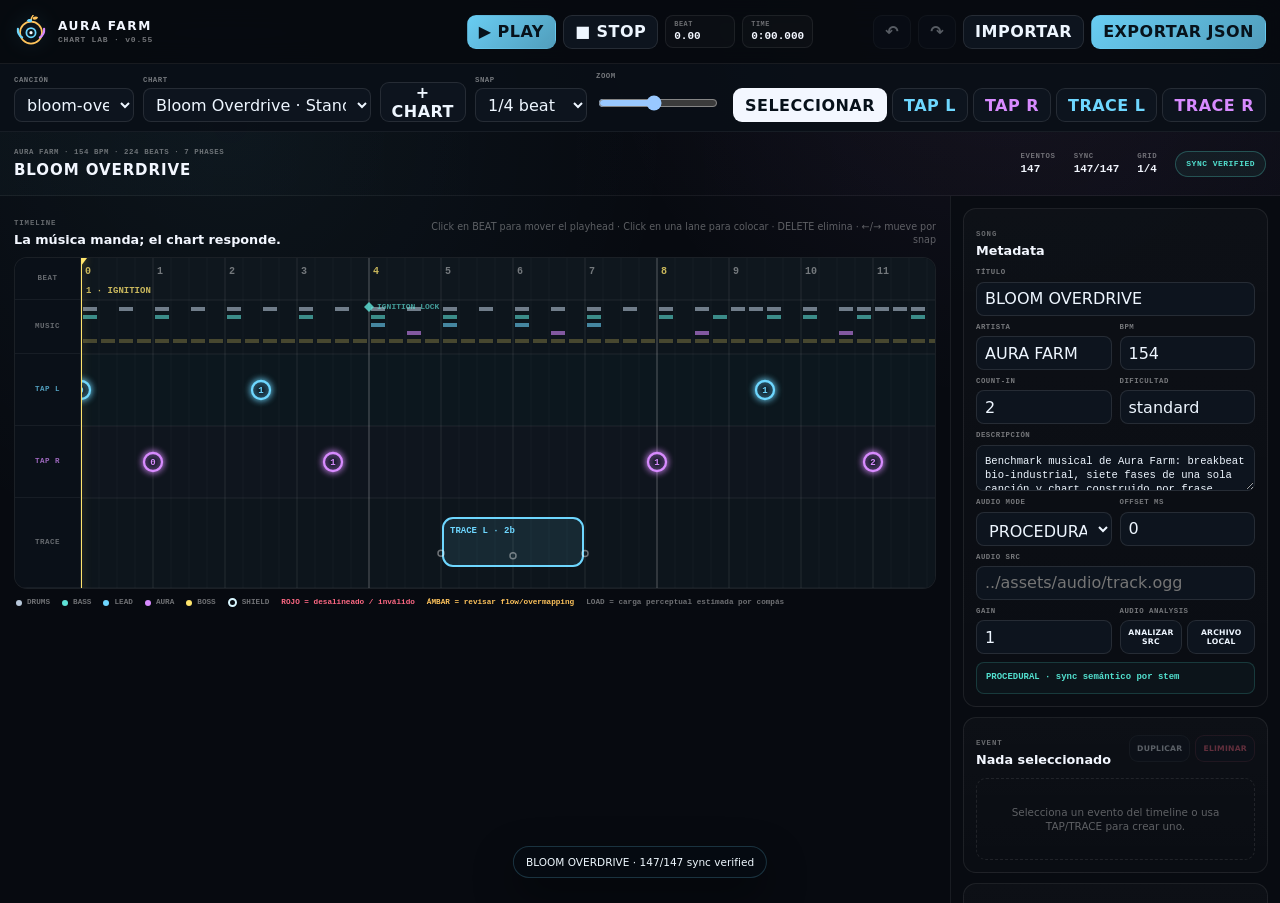
==== editor.html @ 513179be "v0.55 add Chart Lab LOAD lane" ====
<!doctype html>
<html lang="es">
<head>
  <meta charset="utf-8">
  <meta name="viewport" content="width=device-width, initial-scale=1, viewport-fit=cover">
  <meta name="theme-color" content="#080b12">
  <link rel="icon" href="./assets/ui/aura-mark.svg?v=0.55" type="image/svg+xml">
  <title>Aura Farm — Chart Lab</title>
  <link rel="stylesheet" href="./editor.css?v=0.55">
</head>
<body>
  <main class="editor-app">
    <header class="editor-topbar">
      <a class="editor-brand" href="./index.html">
        <img src="./assets/ui/aura-mark.svg?v=0.55" alt="">
        <span><strong>AURA FARM</strong><small>CHART LAB · v0.55</small></span>
      </a>

      <div class="transport" aria-label="Transporte">
        <button id="playButton" class="primary" type="button">▶ PLAY</button>
        <button id="stopButton" type="button">■ STOP</button>
        <div class="transport-readout">
          <span>BEAT</span>
          <strong id="beatReadout">0.00</strong>
        </div>
        <div class="transport-readout">
          <span>TIME</span>
          <strong id="timeReadout">0:00.000</strong>
        </div>
      </div>

      <div class="editor-actions">
        <button id="undoButton" type="button" title="Ctrl/Cmd+Z">↶</button>
        <button id="redoButton" type="button" title="Ctrl/Cmd+Shift+Z">↷</button>
        <button id="importButton" type="button">IMPORTAR</button>
        <button id="exportButton" class="primary" type="button">EXPORTAR JSON</button>
        <input id="importInput" type="file" accept=".json,application/json" hidden>
      </div>
    </header>

    <section class="editor-commandbar">
      <label>
        <span>CANCIÓN</span>
        <select id="songSelect"></select>
      </label>

      <label>
        <span>CHART</span>
        <select id="chartSelect"></select>
      </label>

      <button id="newChartButton" type="button">+ CHART</button>

      <label>
        <span>SNAP</span>
        <select id="snapSelect"></select>
      </label>

      <label>
        <span>ZOOM</span>
        <input id="zoomRange" type="range" min="36" max="116" step="4" value="72">
      </label>

      <div class="tool-group" role="group" aria-label="Herramienta de edición">
        <button class="tool is-active" type="button" data-tool="select">SELECCIONAR</button>
        <button class="tool cyan" type="button" data-tool="tap-left">TAP L</button>
        <button class="tool violet" type="button" data-tool="tap-right">TAP R</button>
        <button class="tool cyan" type="button" data-tool="trace-left">TRACE L</button>
        <button class="tool violet" type="button" data-tool="trace-right">TRACE R</button>
      </div>
    </section>

    <section class="song-strip">
      <div>
        <span id="songMeta">CARGANDO…</span>
        <strong id="songTitle">—</strong>
      </div>
      <div class="song-strip-stat"><span>EVENTOS</span><strong id="eventCount">0</strong></div>
      <div class="song-strip-stat"><span>SYNC</span><strong id="syncCount">0/0</strong></div>
      <div class="song-strip-stat"><span>GRID</span><strong id="gridReadout">—</strong></div>
      <div id="validationBadge" class="validation-badge" data-state="loading">VALIDANDO</div>
    </section>

    <section class="workspace">
      <div class="timeline-panel">
        <div class="timeline-head">
          <div>
            <span class="eyebrow">TIMELINE</span>
            <strong>La música manda; el chart responde.</strong>
          </div>
          <div class="timeline-help">
            Click en BEAT para mover el playhead · Click en una lane para colocar · DELETE elimina · ←/→ mueve por snap
          </div>
        </div>

        <div class="timeline-shell">
          <aside class="lane-labels" aria-hidden="true">
            <div>BEAT</div>
            <div>MUSIC</div>
            <div class="cyan">TAP L</div>
            <div class="violet">TAP R</div>
            <div>TRACE</div>
            <div class="load">LOAD</div>
          </aside>
          <div id="timelineViewport" class="timeline-viewport" tabindex="0" aria-label="Timeline de chart">
            <canvas id="timelineCanvas" height="330"></canvas>
          </div>
        </div>

        <div class="legend">
          <span><i class="dot drums"></i>DRUMS</span>
          <span><i class="dot bass"></i>BASS</span>
          <span><i class="dot lead"></i>LEAD</span>
          <span><i class="dot aura"></i>AURA</span>
          <span><i class="dot boss"></i>BOSS</span>
          <span><i class="ring"></i>SHIELD</span>
          <span class="legend-error">ROJO = desalineado / inválido</span>
          <span class="legend-flow">ÁMBAR = revisar flow/overmapping</span>
          <span class="legend-load">LOAD = carga perceptual estimada por compás</span>
        </div>
      </div>

      <aside class="inspector-panel">
        <div class="inspector-scroll">
          <section class="panel-card">
            <div class="panel-heading">
              <div>
                <span class="eyebrow">SONG</span>
                <strong>Metadata</strong>
              </div>
            </div>

            <div class="field-grid">
              <label class="field span-2"><span>TÍTULO</span><input id="songTitleInput" type="text"></label>
              <label class="field"><span>ARTISTA</span><input id="songArtistInput" type="text"></label>
              <label class="field"><span>BPM</span><input id="songBpmInput" type="number" min="20" max="400" step="0.01"></label>
              <label class="field"><span>COUNT-IN</span><input id="countInInput" type="number" min="0" max="16" step="1"></label>
              <label class="field"><span>DIFICULTAD</span><input id="difficultyInput" type="text"></label>
              <label class="field span-2"><span>DESCRIPCIÓN</span><textarea id="songDescriptionInput" rows="2"></textarea></label>

              <label class="field"><span>AUDIO MODE</span>
                <select id="audioModeInput">
                  <option value="procedural">PROCEDURAL</option>
                  <option value="file">FILE · OGG/WAV/MP3</option>
                </select>
              </label>
              <label class="field"><span>OFFSET MS</span><input id="offsetInput" type="number" step="1"></label>
              <label id="audioSrcField" class="field span-2"><span>AUDIO SRC</span><input id="audioSrcInput" type="text" placeholder="../assets/audio/track.ogg"></label>
              <label id="audioGainField" class="field"><span>GAIN</span><input id="audioGainInput" type="number" min="0" max="2" step="0.01"></label>
              <div id="audioToolsField" class="field audio-tools-field">
                <span>AUDIO ANALYSIS</span>
                <div class="audio-tools-actions">
                  <button id="analyzeAudioButton" type="button">ANALIZAR SRC</button>
                  <button id="localAudioButton" type="button">ARCHIVO LOCAL</button>
                  <input id="localAudioInput" type="file" accept="audio/*,.ogg,.wav,.mp3" hidden>
                </div>
              </div>
              <div id="audioAnalysisStatus" class="audio-analysis-status span-2">PROCEDURAL · sync semántico por stem</div>
            </div>
          </section>

          <section class="panel-card">
            <div class="panel-heading">
              <div>
                <span class="eyebrow">EVENT</span>
                <strong id="selectionTitle">Nada seleccionado</strong>
              </div>
              <div class="panel-heading-actions">
                <button id="duplicateButton" type="button" disabled>DUPLICAR</button>
                <button id="deleteButton" class="danger" type="button" disabled>ELIMINAR</button>
              </div>
            </div>

            <div id="emptyInspector" class="empty-inspector">
              Selecciona un evento del timeline o usa TAP/TRACE para crear uno.
            </div>

            <div id="eventInspector" hidden>
              <div class="field-grid">
                <label class="field"><span>BEAT</span><input id="eventBeatInput" type="number" min="0" step="0.5"></label>
                <label class="field"><span>TIPO</span><input id="eventTypeInput" type="text" readonly></label>
                <label class="field"><span>LADO</span>
                  <select id="eventSideInput"><option value="left">LEFT</option><option value="right">RIGHT</option></select>
                </label>
                <label class="field"><span>ROUTE</span>
                  <select id="eventRouteInput"><option value="0">0 · DIRECT</option><option value="1">1 · MID</option><option value="2">2 · WIDE</option></select>
                </label>

                <label id="shieldField" class="field check-field"><span>SHIELD</span><input id="eventShieldInput" type="checkbox"></label>
                <label id="durationField" class="field"><span>DURACIÓN</span><input id="eventDurationInput" type="number" min="0.5" step="0.5"></label>

                <label class="field"><span>MIN ACT</span><input id="eventMinActInput" type="number" min="1" max="7" step="1" placeholder="—"></label>
                <label class="field"><span>CHAIN</span><input id="eventChainInput" type="text" placeholder="—"></label>

                <label class="field"><span>STEM</span>
                  <select id="eventStemInput">
                    <option>drums</option><option>bass</option><option>harmony</option><option>lead</option><option>aura</option><option>boss</option>
                  </select>
                </label>
                <label class="field"><span>INTENT</span>
                  <select id="eventIntentInput">
                    <option>pulse</option><option>backbeat</option><option>accent</option><option>syncopation</option><option>phrase</option><option>fill</option><option>response</option><option>pickup</option><option>resolve</option><option>climax</option>
                  </select>
                </label>

                <label class="field"><span>ENERGY</span><input id="eventEnergyInput" type="number" min="0" max="1" step="0.01"></label>
                <label class="field"><span>PHRASE</span><input id="eventPhraseInput" type="text"></label>

                <label id="contourField" class="field check-field"><span>MUSIC CONTOUR</span><input id="eventContourInput" type="checkbox"></label>
                <button id="autoMusicButton" class="span-2 secondary-wide" type="button">RECALCULAR SEMÁNTICA DESDE LA MÚSICA</button>

                <label id="anchorsField" class="field span-2"><span>TRACE ANCHORS · JSON</span><textarea id="eventAnchorsInput" rows="7" spellcheck="false"></textarea></label>
              </div>
            </div>
          </section>

          <section class="panel-card">
            <div class="panel-heading">
              <div>
                <span class="eyebrow">VALIDATION</span>
                <strong id="validationTitle">Esperando paquete…</strong>
              </div>
            </div>
            <div id="validationList" class="validation-list"></div>
          </section>

          <section class="panel-card contract-card">
            <span class="eyebrow">AURA CHART v1</span>
            <p>Esta versión autoriza <strong>Tap</strong> y <strong>TRACE</strong>. Una mecánica nueva —por ejemplo Magic Touch— debe ampliar el schema explícitamente; el editor no la inventa como un Tap disfrazado.</p>
          </section>
        </div>
      </aside>
    </section>

    <div id="toast" class="toast" hidden></div>
  </main>

  <script type="module" src="./src/editor.js?v=0.55"></script>
</body>
</html>
---- editor.css ----
:root {
  color-scheme: dark;
  font-family: Inter, ui-sans-serif, system-ui, -apple-system, BlinkMacSystemFont, "Segoe UI", sans-serif;
  background: #070a10;
  color: #f3f7ff;
  --cyan: 110,215,255;
  --violet: 216,139,255;
  --gold: 255,229,109;
  --mint: 82,224,207;
  --danger: 255,105,132;
}

* { box-sizing: border-box; }

html,
body {
  margin: 0;
  min-width: 100%;
  min-height: 100%;
  background:
    radial-gradient(circle at 78% 0%, rgba(var(--violet),.06), transparent 30%),
    radial-gradient(circle at 18% 14%, rgba(var(--cyan),.05), transparent 34%),
    #070a10;
}

button,
input,
select,
textarea {
  font: inherit;
}

button,
select,
input,
textarea {
  border: 1px solid rgba(255,255,255,.10);
  background: #0d141e;
  color: #eef6ff;
}

button {
  min-height: 34px;
  padding: 0 11px;
  border-radius: 9px;
  cursor: pointer;
  font-weight: 850;
  letter-spacing: .03em;
}

button:hover:not(:disabled) {
  border-color: rgba(var(--cyan),.36);
  background: #111c29;
}

button:disabled {
  opacity: .35;
  cursor: default;
}

button.primary {
  background:
    linear-gradient(135deg, rgba(var(--cyan),.95), rgba(var(--cyan),.72));
  border-color: transparent;
  color: #07121b;
}

button.danger {
  color: rgb(var(--danger));
  border-color: rgba(var(--danger),.24);
}

.editor-app {
  min-height: 100dvh;
  display: grid;
  grid-template-rows: auto auto auto 1fr;
}

.editor-topbar {
  min-height: 64px;
  padding: 10px 14px;
  display: grid;
  grid-template-columns: minmax(190px, 1fr) auto minmax(270px, 1fr);
  gap: 12px;
  align-items: center;
  border-bottom: 1px solid rgba(255,255,255,.07);
  background: rgba(7,10,16,.92);
  backdrop-filter: blur(14px);
}

.editor-brand {
  display: inline-flex;
  align-items: center;
  gap: 10px;
  color: inherit;
  text-decoration: none;
}

.editor-brand img {
  width: 34px;
  height: 34px;
  filter: drop-shadow(0 0 10px rgba(var(--cyan),.20));
}

.editor-brand span,
.editor-brand strong,
.editor-brand small {
  display: block;
}

.editor-brand strong {
  font-size: .76rem;
  letter-spacing: .13em;
}

.editor-brand small {
  margin-top: 2px;
  color: rgba(255,255,255,.44);
  font: 800 .50rem/1.2 ui-monospace, SFMono-Regular, Menlo, monospace;
  letter-spacing: .10em;
}

.transport,
.editor-actions {
  display: flex;
  align-items: center;
  gap: 7px;
}

.editor-actions {
  justify-content: flex-end;
}

.transport-readout {
  min-width: 70px;
  padding: 5px 8px;
  border: 1px solid rgba(255,255,255,.07);
  border-radius: 8px;
  background: rgba(255,255,255,.025);
}

.transport-readout span,
.transport-readout strong {
  display: block;
}

.transport-readout span {
  color: rgba(255,255,255,.40);
  font: 800 .43rem/1 ui-monospace, SFMono-Regular, Menlo, monospace;
  letter-spacing: .08em;
}

.transport-readout strong {
  margin-top: 4px;
  font: 850 .69rem/1 ui-monospace, SFMono-Regular, Menlo, monospace;
}

.editor-commandbar {
  padding: 9px 14px;
  display: flex;
  gap: 9px;
  align-items: end;
  overflow-x: auto;
  border-bottom: 1px solid rgba(255,255,255,.06);
  background: rgba(10,15,23,.88);
}

.editor-commandbar label {
  display: grid;
  gap: 4px;
}

.editor-commandbar label > span,
.field > span {
  color: rgba(255,255,255,.44);
  font: 850 .46rem/1 ui-monospace, SFMono-Regular, Menlo, monospace;
  letter-spacing: .07em;
}

.editor-commandbar select,
.editor-commandbar input {
  height: 34px;
  min-width: 112px;
  border-radius: 8px;
  padding: 0 8px;
}

#zoomRange {
  width: 120px;
}

.tool-group {
  display: flex;
  gap: 5px;
  padding-left: 4px;
}

.tool {
  white-space: nowrap;
}

.tool.is-active {
  color: #07111a;
  background: #f3f7ff;
}

.tool.cyan:not(.is-active) {
  color: rgb(var(--cyan));
}

.tool.violet:not(.is-active) {
  color: rgb(var(--violet));
}

.song-strip {
  min-height: 64px;
  padding: 10px 14px;
  display: grid;
  grid-template-columns: minmax(260px, 1fr) repeat(4, auto);
  gap: 18px;
  align-items: center;
  border-bottom: 1px solid rgba(255,255,255,.06);
  background:
    linear-gradient(90deg, rgba(var(--cyan),.025), transparent 40%, rgba(var(--violet),.025));
}

.song-strip > div:first-child span,
.song-strip > div:first-child strong,
.song-strip-stat span,
.song-strip-stat strong {
  display: block;
}

.song-strip > div:first-child span,
.song-strip-stat span {
  color: rgba(255,255,255,.40);
  font: 850 .46rem/1 ui-monospace, SFMono-Regular, Menlo, monospace;
  letter-spacing: .08em;
}

.song-strip > div:first-child strong {
  margin-top: 4px;
  font-size: .94rem;
  letter-spacing: .06em;
}

.song-strip-stat strong {
  margin-top: 4px;
  font: 850 .68rem/1 ui-monospace, SFMono-Regular, Menlo, monospace;
}

.validation-badge {
  padding: 8px 10px;
  border: 1px solid rgba(255,255,255,.10);
  border-radius: 999px;
  color: rgba(255,255,255,.62);
  font: 900 .50rem/1 ui-monospace, SFMono-Regular, Menlo, monospace;
  letter-spacing: .06em;
}

.validation-badge[data-state="ok"] {
  color: rgb(var(--mint));
  border-color: rgba(var(--mint),.28);
  background: rgba(var(--mint),.06);
}

.validation-badge[data-state="error"] {
  color: rgb(var(--danger));
  border-color: rgba(var(--danger),.28);
  background: rgba(var(--danger),.06);
}

.workspace {
  min-height: 0;
  display: grid;
  grid-template-columns: minmax(0, 1fr) 330px;
}

.timeline-panel {
  min-width: 0;
  min-height: 0;
  padding: 14px;
  display: grid;
  grid-template-rows: auto auto auto;
  align-content: start;
}

.timeline-head {
  padding: 0 0 10px;
  display: flex;
  justify-content: space-between;
  gap: 20px;
  align-items: end;
}

.timeline-head strong,
.panel-heading strong {
  display: block;
  margin-top: 3px;
  font-size: .80rem;
}

.eyebrow {
  color: rgba(255,255,255,.38);
  font: 900 .46rem/1 ui-monospace, SFMono-Regular, Menlo, monospace;
  letter-spacing: .12em;
}

.timeline-help {
  max-width: 520px;
  color: rgba(255,255,255,.34);
  font-size: .60rem;
  line-height: 1.35;
  text-align: right;
}

.timeline-shell {
  min-width: 0;
  height: 332px;
  display: grid;
  grid-template-columns: 66px minmax(0,1fr);
  border: 1px solid rgba(255,255,255,.08);
  border-radius: 13px;
  overflow: hidden;
  background: #080d14;
}

.lane-labels {
  z-index: 2;
  display: grid;
  grid-template-rows: 42px 54px 72px 72px 90px;
  border-right: 1px solid rgba(255,255,255,.08);
  background: #0a1018;
}

.lane-labels > div {
  display: grid;
  place-items: center;
  border-bottom: 1px solid rgba(255,255,255,.055);
  color: rgba(255,255,255,.38);
  font: 900 .47rem/1 ui-monospace, SFMono-Regular, Menlo, monospace;
  letter-spacing: .06em;
}

.lane-labels .cyan { color: rgba(var(--cyan),.72); }
.lane-labels .violet { color: rgba(var(--violet),.72); }

.timeline-viewport {
  min-width: 0;
  overflow-x: auto;
  overflow-y: hidden;
  outline: none;
  scrollbar-color: rgba(255,255,255,.18) transparent;
}

.timeline-viewport:focus-visible {
  box-shadow: inset 0 0 0 2px rgba(var(--cyan),.22);
}

#timelineCanvas {
  display: block;
  height: 330px;
  cursor: crosshair;
}

.legend {
  padding: 9px 2px 0;
  display: flex;
  flex-wrap: wrap;
  gap: 12px;
  color: rgba(255,255,255,.42);
  font: 800 .48rem/1 ui-monospace, SFMono-Regular, Menlo, monospace;
}

.legend span {
  display: inline-flex;
  align-items: center;
  gap: 5px;
}

.dot {
  width: 6px;
  height: 6px;
  border-radius: 50%;
}
.dot.drums { background: #b8c8da; }
.dot.bass { background: #5ee2d7; }
.dot.lead { background: #6ed7ff; }
.dot.aura { background: #d88bff; }
.dot.boss { background: #ffe56d; }
.ring {
  width: 9px;
  height: 9px;
  border: 2px solid #d9f7ff;
  border-radius: 50%;
}
.legend-error { color: rgb(var(--danger)); }

.inspector-panel {
  min-height: 0;
  border-left: 1px solid rgba(255,255,255,.07);
  background: rgba(8,12,18,.88);
}

.inspector-scroll {
  height: calc(100dvh - 193px);
  overflow: auto;
  padding: 12px;
}

.panel-card {
  margin-bottom: 10px;
  padding: 12px;
  border: 1px solid rgba(255,255,255,.075);
  border-radius: 13px;
  background:
    linear-gradient(180deg, rgba(255,255,255,.025), rgba(255,255,255,.010));
}

.panel-heading {
  margin-bottom: 11px;
  display: flex;
  justify-content: space-between;
  gap: 8px;
  align-items: center;
}

.panel-heading-actions {
  display: flex;
  gap: 5px;
}

.panel-heading-actions button {
  min-height: 27px;
  padding-inline: 7px;
  font-size: .48rem;
}

.field-grid {
  display: grid;
  grid-template-columns: repeat(2, minmax(0,1fr));
  gap: 8px;
}

.field {
  display: grid;
  gap: 5px;
  min-width: 0;
}

.field.span-2,
.span-2 {
  grid-column: 1 / -1;
}

.field input,
.field select,
.field textarea {
  width: 100%;
  min-width: 0;
  border-radius: 8px;
  padding: 8px;
  outline: none;
}

.field input,
.field select {
  height: 34px;
}

.field textarea {
  resize: vertical;
  line-height: 1.35;
  font-family: ui-monospace, SFMono-Regular, Menlo, monospace;
  font-size: .66rem;
}

.field input:focus,
.field select:focus,
.field textarea:focus {
  border-color: rgba(var(--cyan),.45);
  box-shadow: 0 0 0 2px rgba(var(--cyan),.06);
}

.check-field {
  grid-template-columns: 1fr auto;
  align-items: center;
  min-height: 34px;
  padding: 0 8px;
  border: 1px solid rgba(255,255,255,.08);
  border-radius: 8px;
}

.check-field input {
  width: 18px;
  height: 18px;
}

.secondary-wide {
  height: 34px;
  color: rgb(var(--cyan));
  border-color: rgba(var(--cyan),.18);
}

.empty-inspector {
  min-height: 82px;
  display: grid;
  place-items: center;
  padding: 12px;
  border: 1px dashed rgba(255,255,255,.09);
  border-radius: 10px;
  color: rgba(255,255,255,.34);
  font-size: .65rem;
  line-height: 1.4;
  text-align: center;
}

.validation-list {
  display: grid;
  gap: 6px;
}

.validation-item {
  padding: 7px 8px;
  border-radius: 8px;
  background: rgba(255,255,255,.025);
  color: rgba(255,255,255,.56);
  font: 700 .58rem/1.35 ui-monospace, SFMono-Regular, Menlo, monospace;
}

.validation-item.error {
  color: rgb(var(--danger));
  background: rgba(var(--danger),.055);
}

.validation-item.ok {
  color: rgb(var(--mint));
  background: rgba(var(--mint),.04);
}

.contract-card p {
  margin: 8px 0 0;
  color: rgba(255,255,255,.47);
  font-size: .63rem;
  line-height: 1.45;
}

.toast {
  position: fixed;
  z-index: 20;
  left: 50%;
  bottom: 22px;
  transform: translateX(-50%);
  max-width: min(520px, calc(100vw - 28px));
  padding: 9px 12px;
  border: 1px solid rgba(var(--cyan),.20);
  border-radius: 999px;
  background: rgba(6,11,17,.94);
  box-shadow: 0 16px 42px rgba(0,0,0,.42);
  color: #eff8ff;
  font-size: .66rem;
}

@media (max-width: 980px) {
  .editor-topbar {
    grid-template-columns: 1fr auto;
  }

  .transport {
    grid-column: 1 / -1;
    grid-row: 2;
    justify-content: center;
  }

  .workspace {
    grid-template-columns: 1fr;
  }

  .inspector-panel {
    border-left: 0;
    border-top: 1px solid rgba(255,255,255,.07);
  }

  .inspector-scroll {
    height: auto;
    max-height: none;
  }
}

@media (max-width: 640px) {
  .editor-topbar {
    padding: 9px;
  }

  .editor-brand small {
    display: none;
  }

  .editor-actions button {
    padding-inline: 8px;
    font-size: .52rem;
  }

  .song-strip {
    grid-template-columns: 1fr repeat(2, auto);
    gap: 10px;
  }

  .song-strip-stat:nth-of-type(3),
  .song-strip-stat:nth-of-type(4) {
    display: none;
  }

  .timeline-panel {
    padding: 10px 6px;
  }

  .timeline-head {
    padding-inline: 4px;
  }

  .timeline-help {
    display: none;
  }

  .timeline-shell {
    grid-template-columns: 54px minmax(0,1fr);
  }

  .field-grid {
    grid-template-columns: 1fr;
  }

  .field.span-2,
  .span-2 {
    grid-column: auto;
  }
}


/* v0.45 — produced audio / waveform tooling */
.audio-tools-field {
  align-content: end;
}

.audio-tools-actions {
  display: flex;
  gap: 5px;
}

.audio-tools-actions button {
  min-width: 0;
  flex: 1 1 auto;
  min-height: 34px;
  padding-inline: 7px;
  font-size: .48rem;
}

.audio-analysis-status {
  min-height: 32px;
  padding: 8px 9px;
  border: 1px solid rgba(255,255,255,.07);
  border-radius: 8px;
  background: rgba(255,255,255,.018);
  color: rgba(255,255,255,.46);
  font:
    750 .56rem/1.35
    ui-monospace, SFMono-Regular, Menlo, monospace;
}

.audio-analysis-status[data-state="ok"] {
  color: rgb(var(--mint));
  border-color: rgba(var(--mint),.18);
  background: rgba(var(--mint),.035);
}

.audio-analysis-status[data-state="warning"],
.validation-badge[data-state="warning"] {
  color: rgb(var(--gold));
  border-color: rgba(var(--gold),.22);
  background: rgba(var(--gold),.045);
}

.waveform-empty-label {
  color: rgba(255,255,255,.30);
}


/* v0.47 — flow audit */
.legend-flow {
  color: #ffc45c;
}

.validation-item.flow-warning {
  color: #ffc45c;
  background: rgba(255,196,92,.05);
  border-left: 2px solid rgba(255,196,92,.30);
}
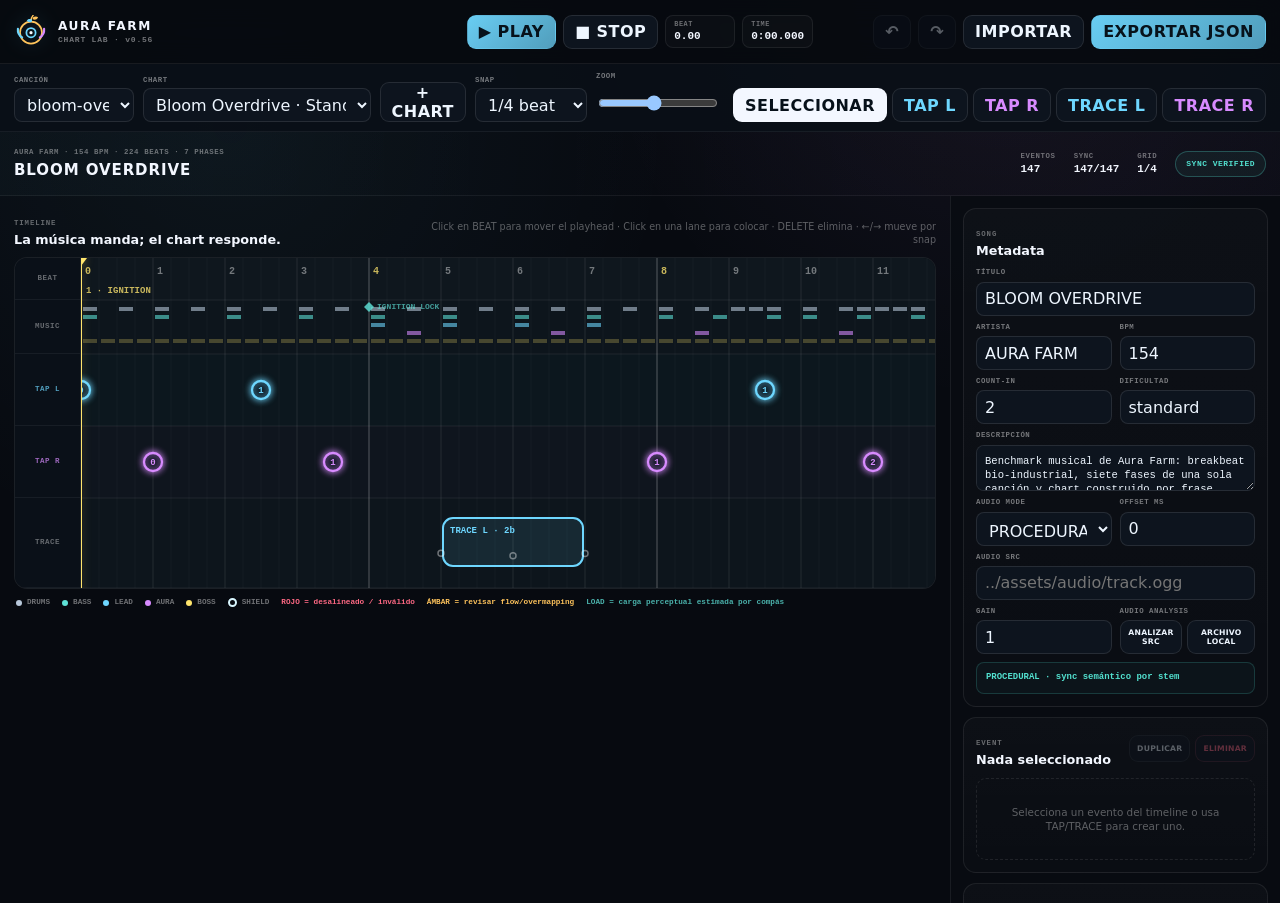
==== commit 1bf0a67b: "v0.56 align Chart Lab version" ====
--- a/editor.html
+++ b/editor.html
@@ -4,16 +4,16 @@
   <meta charset="utf-8">
   <meta name="viewport" content="width=device-width, initial-scale=1, viewport-fit=cover">
   <meta name="theme-color" content="#080b12">
-  <link rel="icon" href="./assets/ui/aura-mark.svg?v=0.55" type="image/svg+xml">
+  <link rel="icon" href="./assets/ui/aura-mark.svg?v=0.56" type="image/svg+xml">
   <title>Aura Farm — Chart Lab</title>
-  <link rel="stylesheet" href="./editor.css?v=0.55">
+  <link rel="stylesheet" href="./editor.css?v=0.56">
 </head>
 <body>
   <main class="editor-app">
     <header class="editor-topbar">
       <a class="editor-brand" href="./index.html">
-        <img src="./assets/ui/aura-mark.svg?v=0.55" alt="">
-        <span><strong>AURA FARM</strong><small>CHART LAB · v0.55</small></span>
+        <img src="./assets/ui/aura-mark.svg?v=0.56" alt="">
+        <span><strong>AURA FARM</strong><small>CHART LAB · v0.56</small></span>
       </a>
 
       <div class="transport" aria-label="Transporte">
@@ -235,6 +235,6 @@
     <div id="toast" class="toast" hidden></div>
   </main>
 
-  <script type="module" src="./src/editor.js?v=0.55"></script>
+  <script type="module" src="./src/editor.js?v=0.56"></script>
 </body>
 </html>
--- a/editor.css
+++ b/editor.css
@@ -328,7 +328,7 @@
 .lane-labels {
   z-index: 2;
   display: grid;
-  grid-template-rows: 42px 54px 72px 72px 90px;
+  grid-template-rows: 42px 54px 72px 72px 90px 48px;
   border-right: 1px solid rgba(255,255,255,.08);
   background: #0a1018;
 }
@@ -344,6 +344,7 @@
 
 .lane-labels .cyan { color: rgba(var(--cyan),.72); }
 .lane-labels .violet { color: rgba(var(--violet),.72); }
+.lane-labels .load { color: rgba(255,196,92,.74); }
 
 .timeline-viewport {
   min-width: 0;
@@ -359,7 +360,7 @@
 
 #timelineCanvas {
   display: block;
-  height: 330px;
+  height: 378px;
   cursor: crosshair;
 }
 
@@ -696,3 +697,16 @@
   background: rgba(255,196,92,.05);
   border-left: 2px solid rgba(255,196,92,.30);
 }
+
+
+/* v0.55 — perceptual-load audit lane */
+.legend-load,
+.load-summary {
+  color: rgba(94,226,215,.78);
+}
+
+.validation-item.load-warning {
+  color: #ffc45c;
+  border-color: rgba(255,196,92,.22);
+  background: rgba(255,196,92,.055);
+}
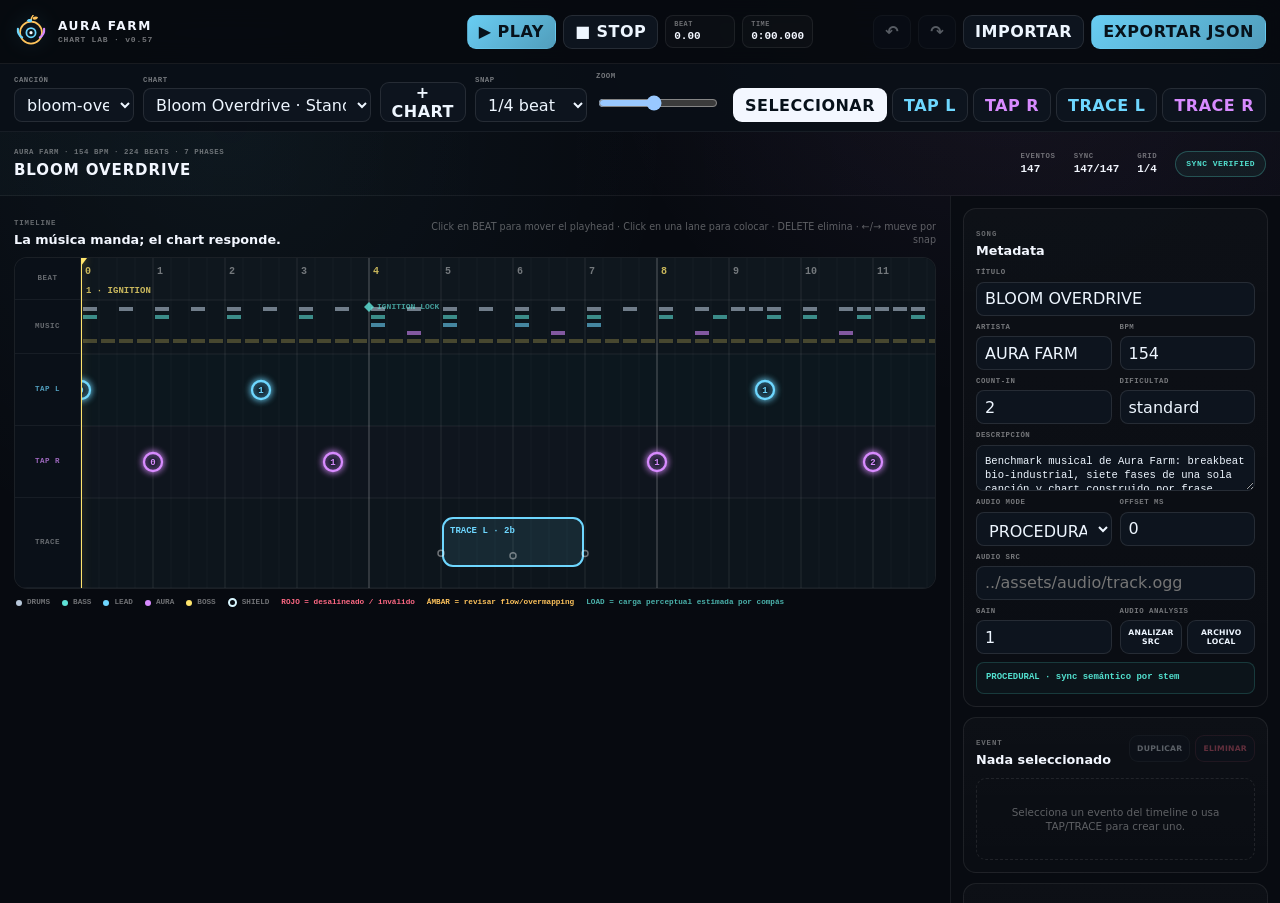
==== commit 039c0341: "v0.57 align Chart Lab version" ====
--- a/editor.html
+++ b/editor.html
@@ -4,16 +4,16 @@
   <meta charset="utf-8">
   <meta name="viewport" content="width=device-width, initial-scale=1, viewport-fit=cover">
   <meta name="theme-color" content="#080b12">
-  <link rel="icon" href="./assets/ui/aura-mark.svg?v=0.56" type="image/svg+xml">
+  <link rel="icon" href="./assets/ui/aura-mark.svg?v=0.57" type="image/svg+xml">
   <title>Aura Farm — Chart Lab</title>
-  <link rel="stylesheet" href="./editor.css?v=0.56">
+  <link rel="stylesheet" href="./editor.css?v=0.57">
 </head>
 <body>
   <main class="editor-app">
     <header class="editor-topbar">
       <a class="editor-brand" href="./index.html">
-        <img src="./assets/ui/aura-mark.svg?v=0.56" alt="">
-        <span><strong>AURA FARM</strong><small>CHART LAB · v0.56</small></span>
+        <img src="./assets/ui/aura-mark.svg?v=0.57" alt="">
+        <span><strong>AURA FARM</strong><small>CHART LAB · v0.57</small></span>
       </a>
 
       <div class="transport" aria-label="Transporte">
@@ -235,6 +235,6 @@
     <div id="toast" class="toast" hidden></div>
   </main>
 
-  <script type="module" src="./src/editor.js?v=0.56"></script>
+  <script type="module" src="./src/editor.js?v=0.57"></script>
 </body>
 </html>
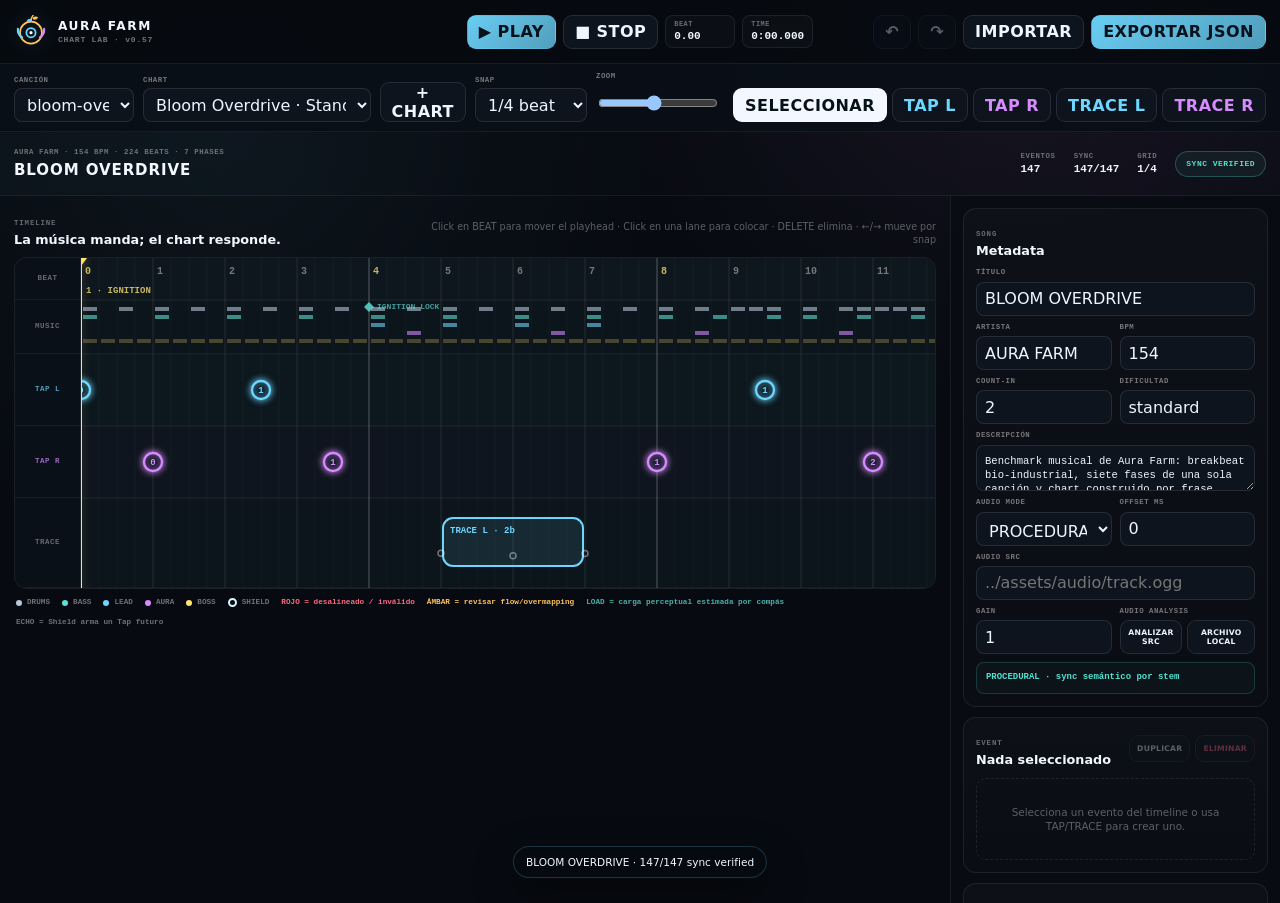
==== commit 8f0cb883: "v0.57 label ECHO relations in Chart Lab" ====
--- a/editor.html
+++ b/editor.html
@@ -117,6 +117,7 @@
           <span class="legend-error">ROJO = desalineado / inválido</span>
           <span class="legend-flow">ÁMBAR = revisar flow/overmapping</span>
           <span class="legend-load">LOAD = carga perceptual estimada por compás</span>
+          <span class="legend-echo">ECHO = Shield arma un Tap futuro</span>
         </div>
       </div>
 
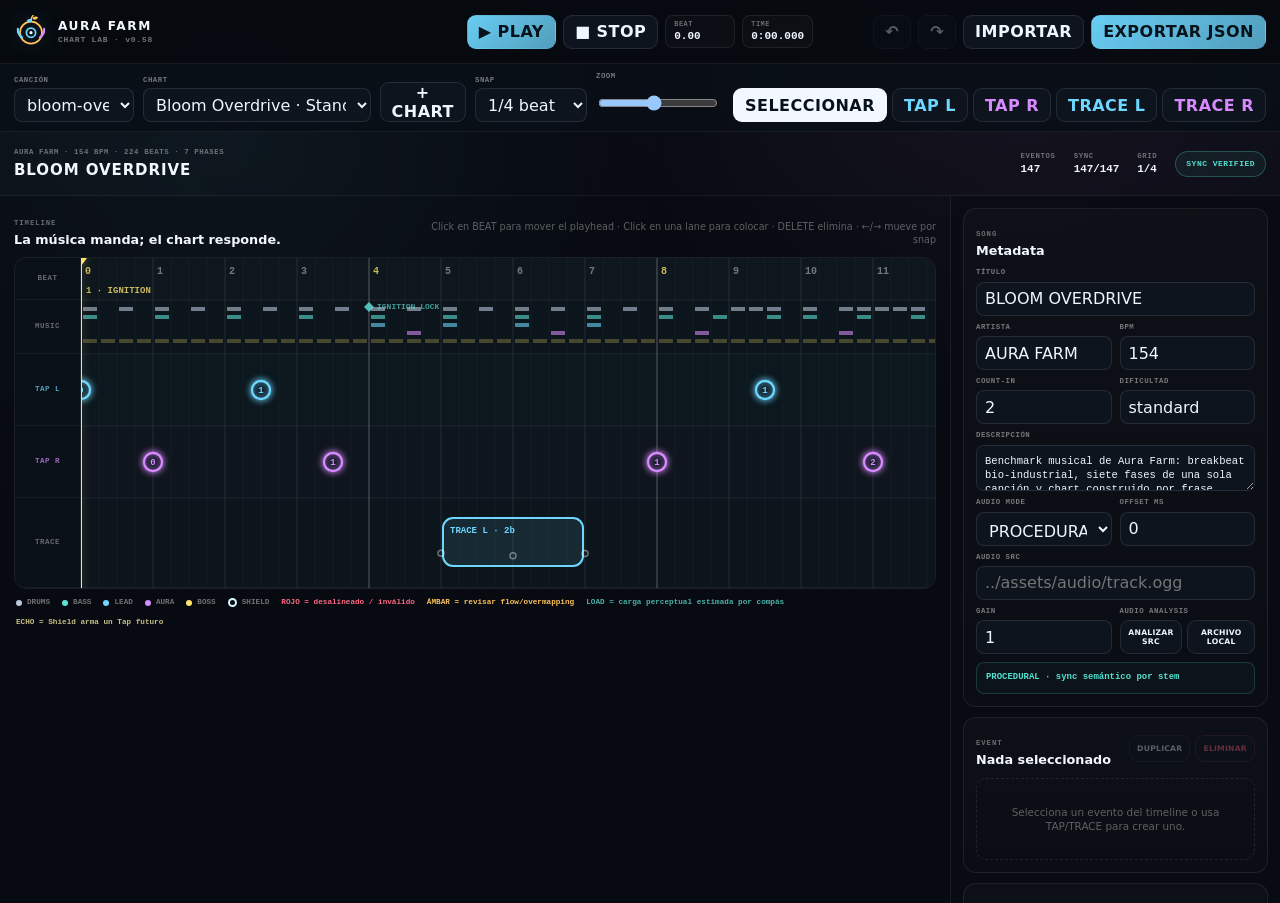
==== commit 9bb37b46: "v0.58 align Chart Lab version" ====
--- a/editor.html
+++ b/editor.html
@@ -4,16 +4,16 @@
   <meta charset="utf-8">
   <meta name="viewport" content="width=device-width, initial-scale=1, viewport-fit=cover">
   <meta name="theme-color" content="#080b12">
-  <link rel="icon" href="./assets/ui/aura-mark.svg?v=0.57" type="image/svg+xml">
+  <link rel="icon" href="./assets/ui/aura-mark.svg?v=0.58" type="image/svg+xml">
   <title>Aura Farm — Chart Lab</title>
-  <link rel="stylesheet" href="./editor.css?v=0.57">
+  <link rel="stylesheet" href="./editor.css?v=0.58">
 </head>
 <body>
   <main class="editor-app">
     <header class="editor-topbar">
       <a class="editor-brand" href="./index.html">
-        <img src="./assets/ui/aura-mark.svg?v=0.57" alt="">
-        <span><strong>AURA FARM</strong><small>CHART LAB · v0.57</small></span>
+        <img src="./assets/ui/aura-mark.svg?v=0.58" alt="">
+        <span><strong>AURA FARM</strong><small>CHART LAB · v0.58</small></span>
       </a>
 
       <div class="transport" aria-label="Transporte">
@@ -236,6 +236,6 @@
     <div id="toast" class="toast" hidden></div>
   </main>
 
-  <script type="module" src="./src/editor.js?v=0.57"></script>
+  <script type="module" src="./src/editor.js?v=0.58"></script>
 </body>
 </html>
--- a/editor.css
+++ b/editor.css
@@ -710,3 +710,9 @@
   border-color: rgba(255,196,92,.22);
   background: rgba(255,196,92,.055);
 }
+
+
+/* v0.57 — authored Shield ECHO relationships */
+.legend-echo {
+  color: rgba(255,241,169,.78);
+}
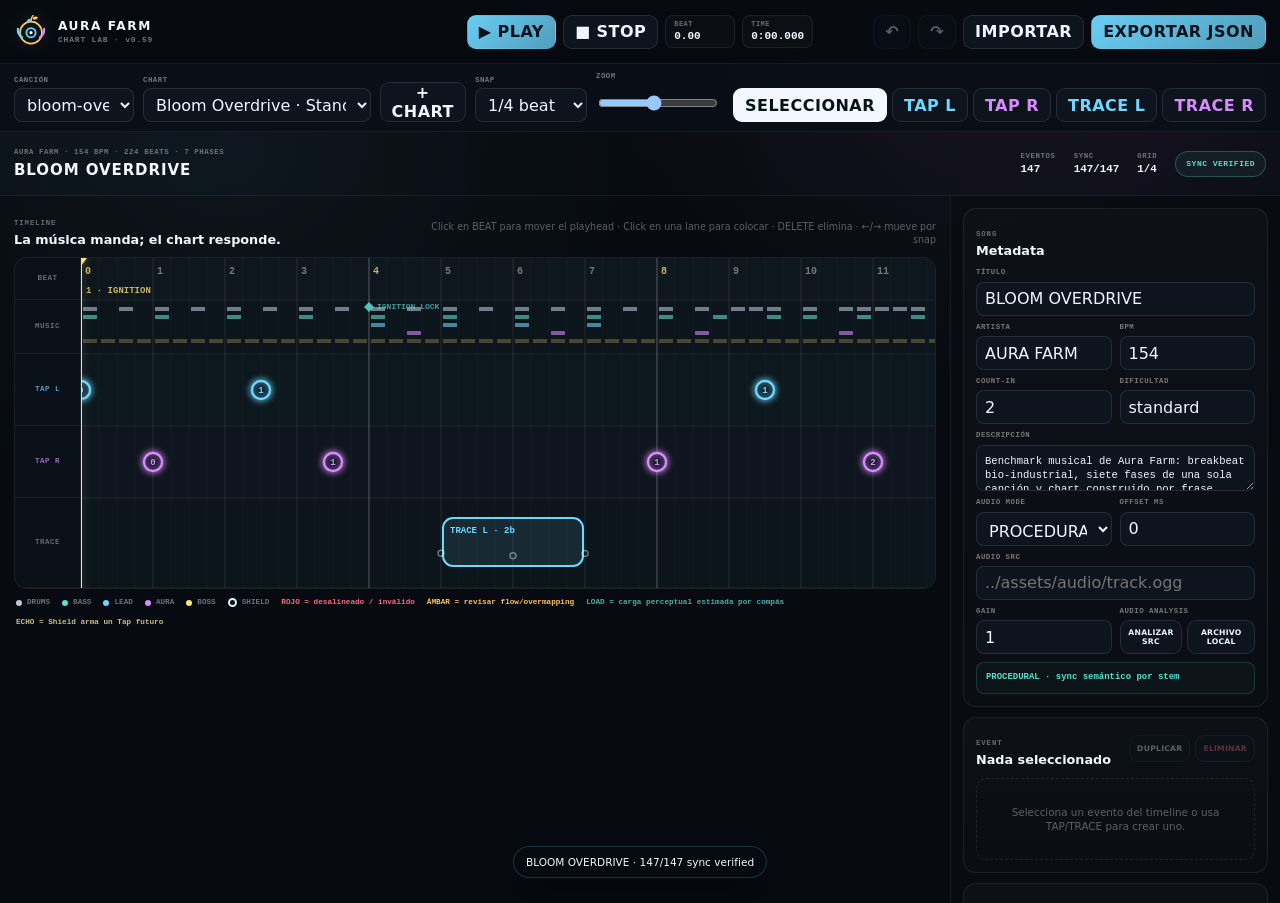
==== commit 9924c62d: "v0.59 align Chart Lab version" ====
--- a/editor.html
+++ b/editor.html
@@ -4,16 +4,16 @@
   <meta charset="utf-8">
   <meta name="viewport" content="width=device-width, initial-scale=1, viewport-fit=cover">
   <meta name="theme-color" content="#080b12">
-  <link rel="icon" href="./assets/ui/aura-mark.svg?v=0.58" type="image/svg+xml">
+  <link rel="icon" href="./assets/ui/aura-mark.svg?v=0.59" type="image/svg+xml">
   <title>Aura Farm — Chart Lab</title>
-  <link rel="stylesheet" href="./editor.css?v=0.58">
+  <link rel="stylesheet" href="./editor.css?v=0.59">
 </head>
 <body>
   <main class="editor-app">
     <header class="editor-topbar">
       <a class="editor-brand" href="./index.html">
-        <img src="./assets/ui/aura-mark.svg?v=0.58" alt="">
-        <span><strong>AURA FARM</strong><small>CHART LAB · v0.58</small></span>
+        <img src="./assets/ui/aura-mark.svg?v=0.59" alt="">
+        <span><strong>AURA FARM</strong><small>CHART LAB · v0.59</small></span>
       </a>
 
       <div class="transport" aria-label="Transporte">
@@ -236,6 +236,6 @@
     <div id="toast" class="toast" hidden></div>
   </main>
 
-  <script type="module" src="./src/editor.js?v=0.58"></script>
+  <script type="module" src="./src/editor.js?v=0.59"></script>
 </body>
 </html>
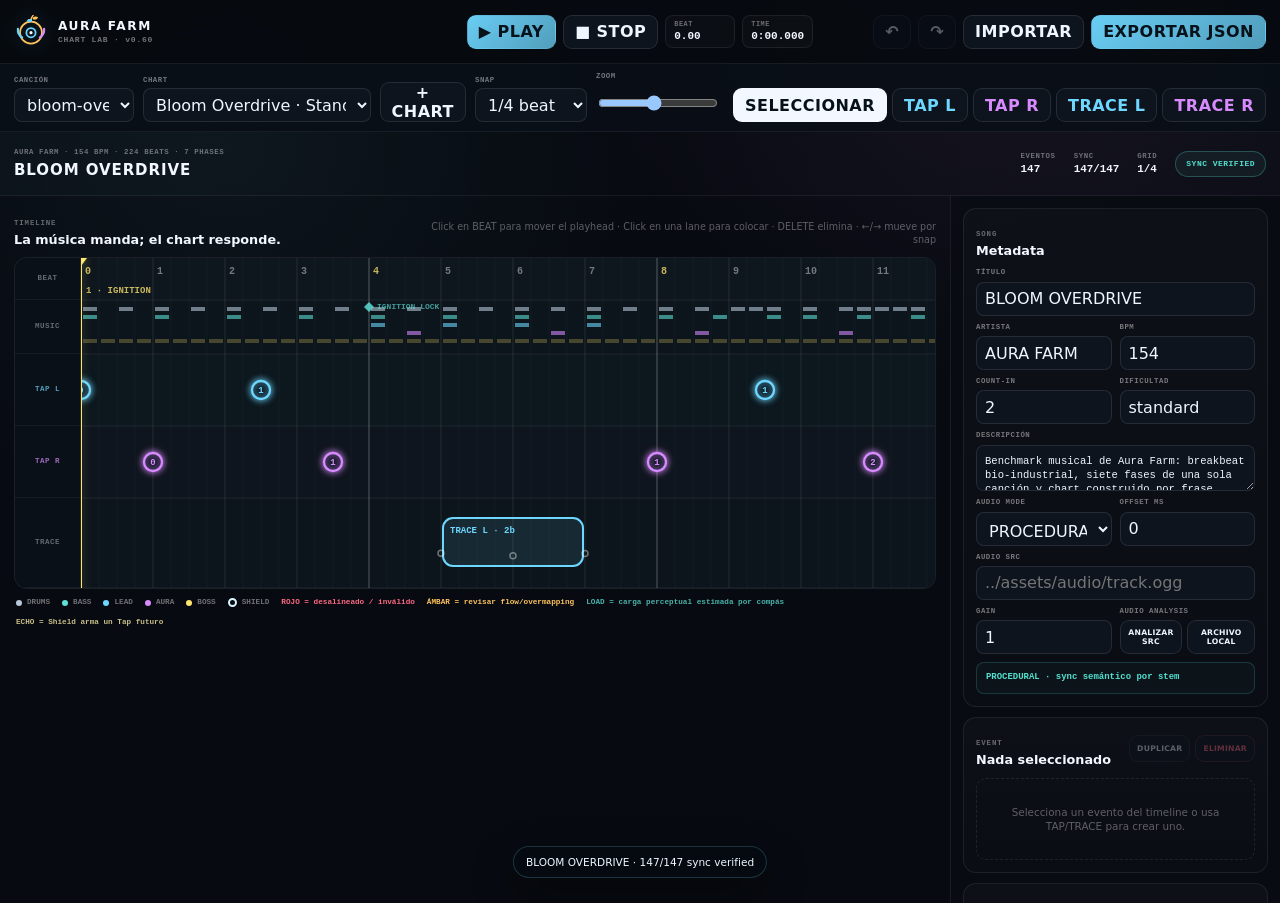
==== commit 83270058: "v0.60 harden Core and compare same-seed experiments" ====
--- a/editor.html
+++ b/editor.html
@@ -4,16 +4,16 @@
   <meta charset="utf-8">
   <meta name="viewport" content="width=device-width, initial-scale=1, viewport-fit=cover">
   <meta name="theme-color" content="#080b12">
-  <link rel="icon" href="./assets/ui/aura-mark.svg?v=0.59" type="image/svg+xml">
+  <link rel="icon" href="./assets/ui/aura-mark.svg?v=0.60" type="image/svg+xml">
   <title>Aura Farm — Chart Lab</title>
-  <link rel="stylesheet" href="./editor.css?v=0.59">
+  <link rel="stylesheet" href="./editor.css?v=0.60">
 </head>
 <body>
   <main class="editor-app">
     <header class="editor-topbar">
       <a class="editor-brand" href="./index.html">
-        <img src="./assets/ui/aura-mark.svg?v=0.59" alt="">
-        <span><strong>AURA FARM</strong><small>CHART LAB · v0.59</small></span>
+        <img src="./assets/ui/aura-mark.svg?v=0.60" alt="">
+        <span><strong>AURA FARM</strong><small>CHART LAB · v0.60</small></span>
       </a>
 
       <div class="transport" aria-label="Transporte">
@@ -236,6 +236,6 @@
     <div id="toast" class="toast" hidden></div>
   </main>
 
-  <script type="module" src="./src/editor.js?v=0.59"></script>
+  <script type="module" src="./src/editor.js?v=0.60"></script>
 </body>
 </html>
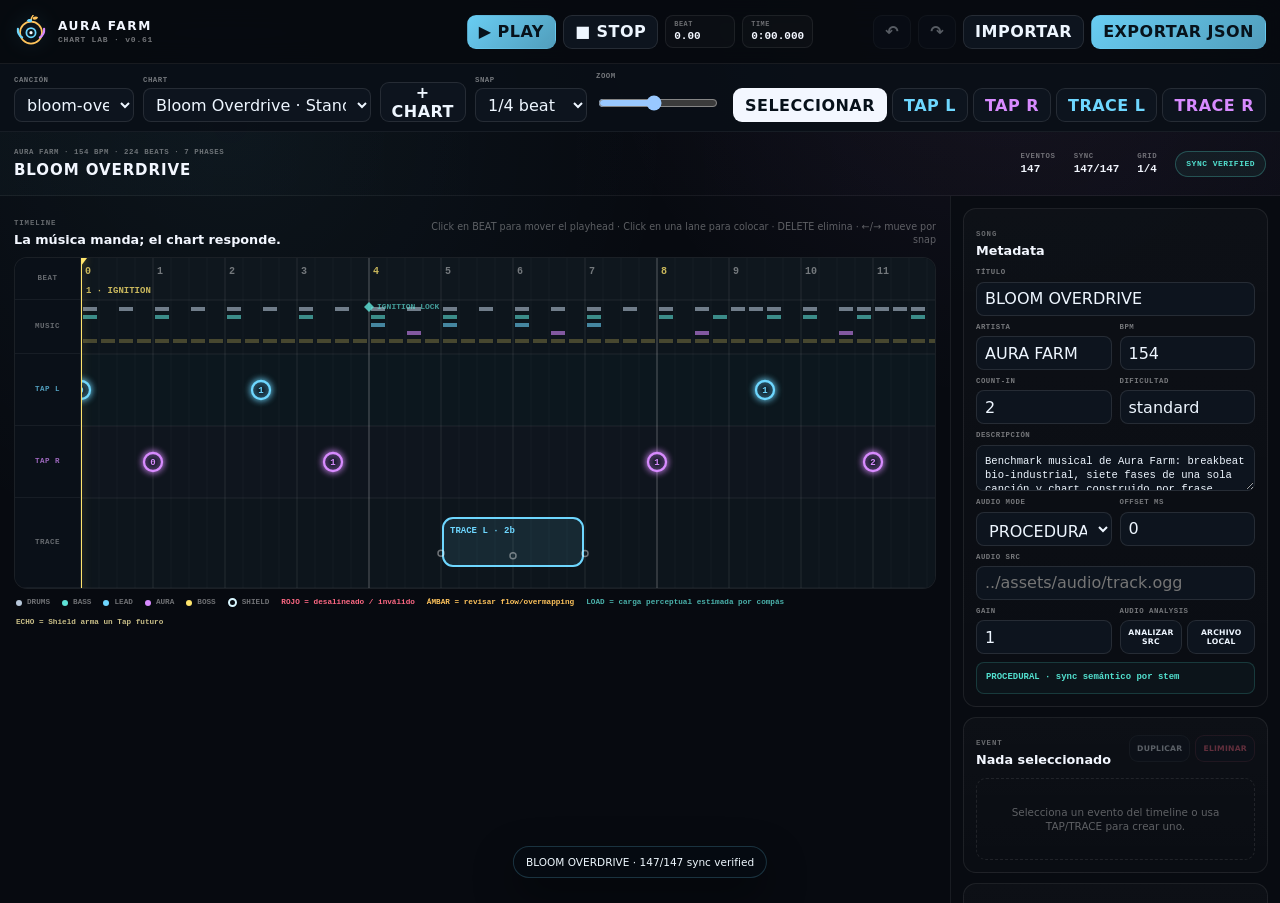
==== commit e202c2db: "v0.61 surface causal evidence and audit drafts" ====
--- a/editor.html
+++ b/editor.html
@@ -4,16 +4,16 @@
   <meta charset="utf-8">
   <meta name="viewport" content="width=device-width, initial-scale=1, viewport-fit=cover">
   <meta name="theme-color" content="#080b12">
-  <link rel="icon" href="./assets/ui/aura-mark.svg?v=0.60" type="image/svg+xml">
+  <link rel="icon" href="./assets/ui/aura-mark.svg?v=0.61" type="image/svg+xml">
   <title>Aura Farm — Chart Lab</title>
-  <link rel="stylesheet" href="./editor.css?v=0.60">
+  <link rel="stylesheet" href="./editor.css?v=0.61">
 </head>
 <body>
   <main class="editor-app">
     <header class="editor-topbar">
       <a class="editor-brand" href="./index.html">
-        <img src="./assets/ui/aura-mark.svg?v=0.60" alt="">
-        <span><strong>AURA FARM</strong><small>CHART LAB · v0.60</small></span>
+        <img src="./assets/ui/aura-mark.svg?v=0.61" alt="">
+        <span><strong>AURA FARM</strong><small>CHART LAB · v0.61</small></span>
       </a>
 
       <div class="transport" aria-label="Transporte">
@@ -236,6 +236,6 @@
     <div id="toast" class="toast" hidden></div>
   </main>
 
-  <script type="module" src="./src/editor.js?v=0.60"></script>
+  <script type="module" src="./src/editor.js?v=0.61"></script>
 </body>
 </html>
